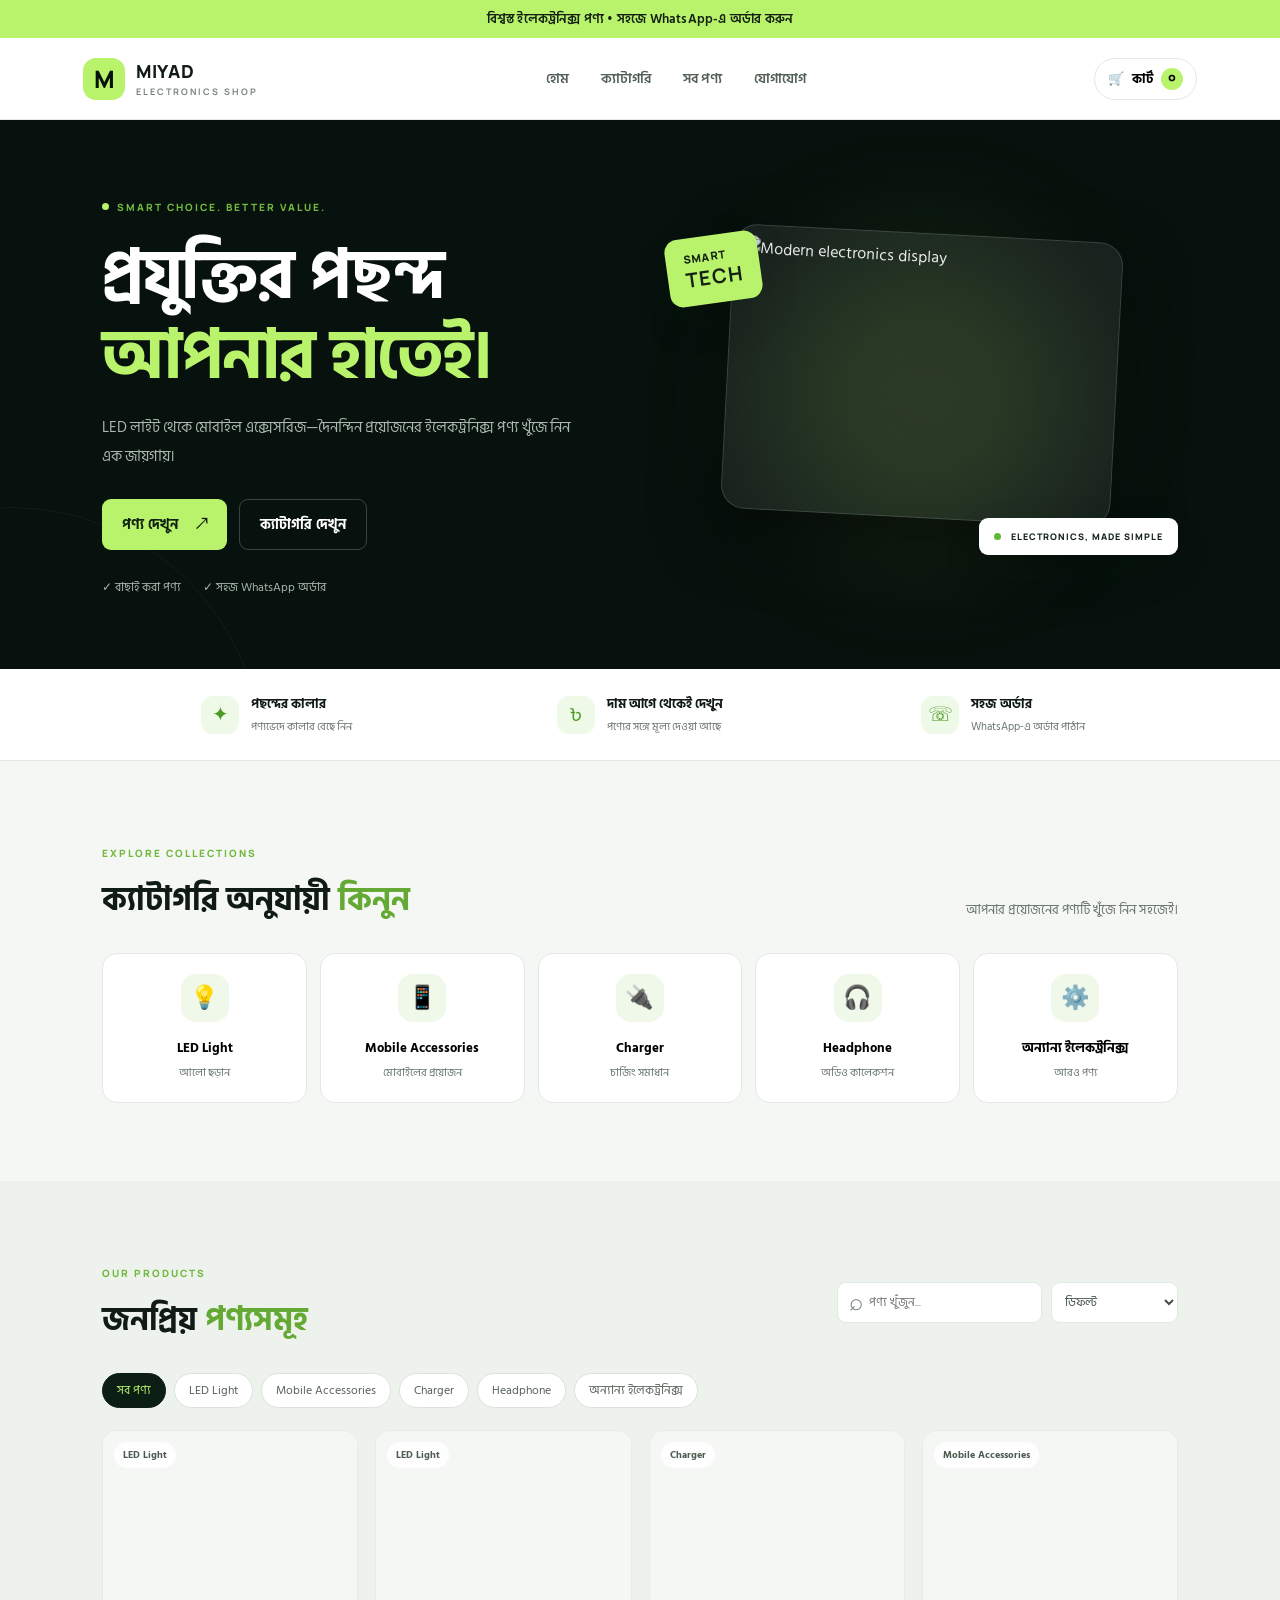
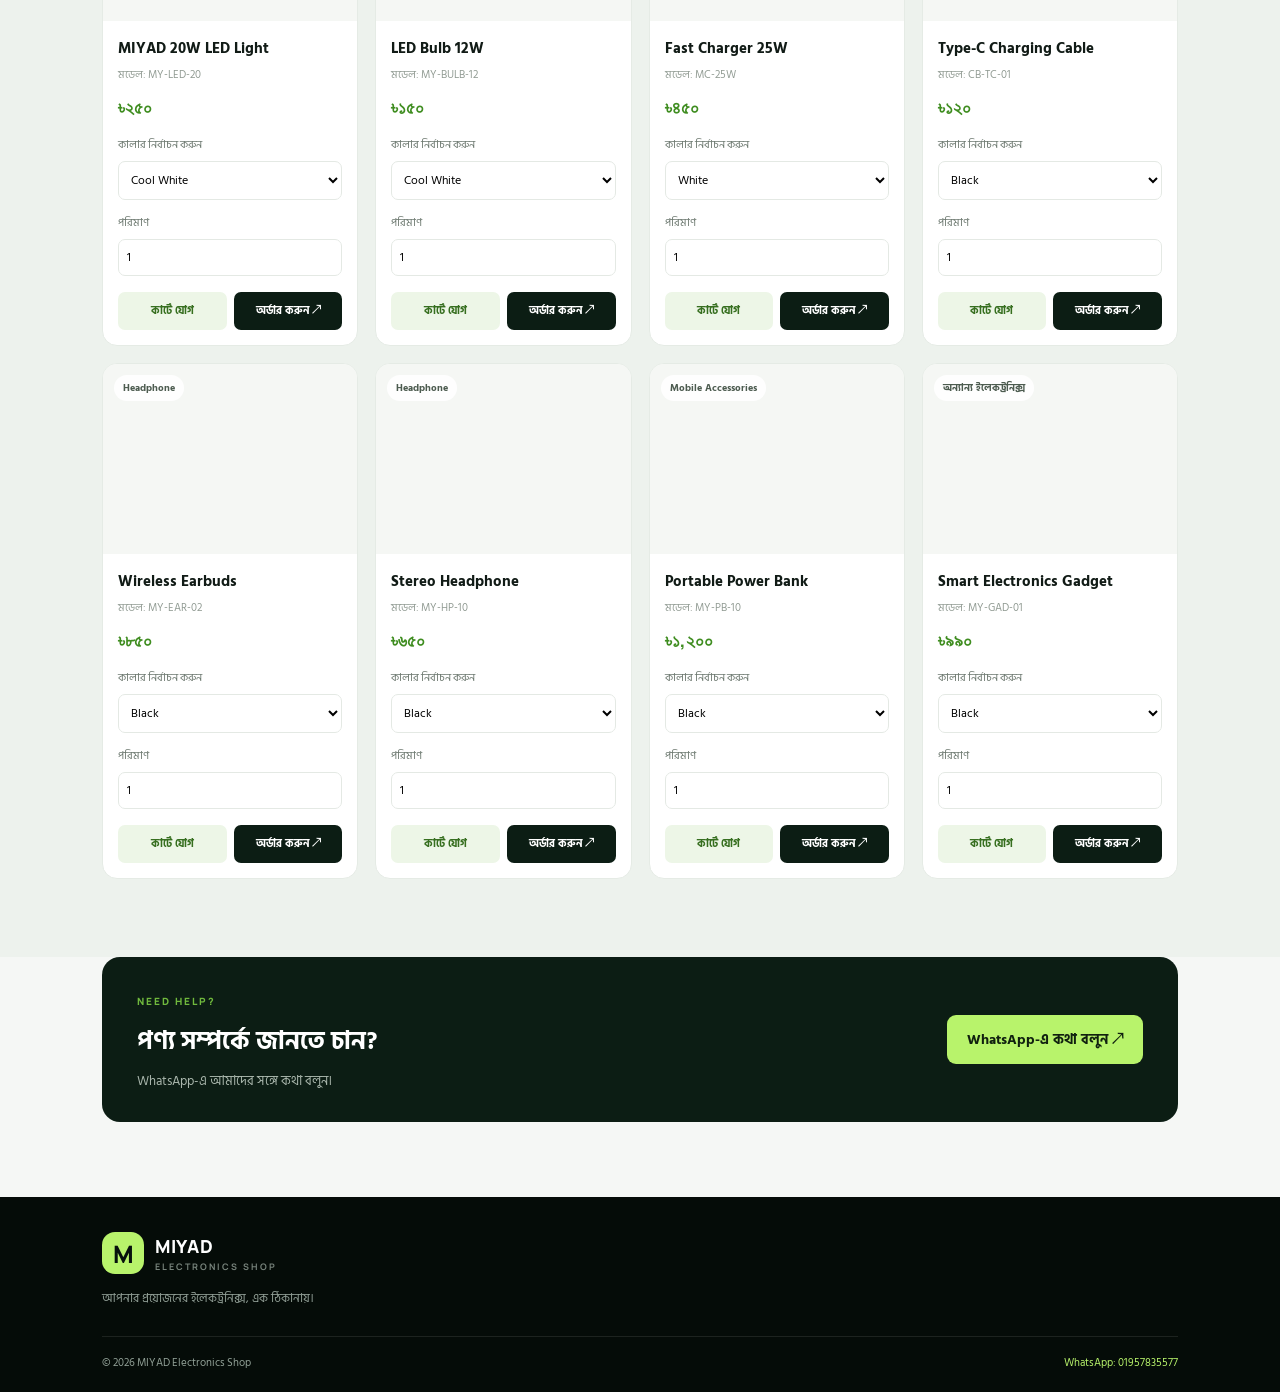
==== index.html @ ef67c96a "Add files via upload" ====
<!DOCTYPE html>
<html lang="bn">
<head>
  <meta charset="UTF-8">
  <meta name="viewport" content="width=device-width, initial-scale=1.0">
  <meta name="theme-color" content="#07110d">
  <meta name="description" content="MIYAD Electronics Shop — LED lights, mobile accessories, chargers and electronics at great prices.">
  <title>MIYAD Electronics Shop</title>
  <link rel="preconnect" href="https://fonts.googleapis.com">
  <link rel="preconnect" href="https://fonts.gstatic.com" crossorigin>
  <link href="https://fonts.googleapis.com/css2?family=Hind+Siliguri:wght@400;500;600;700&family=Manrope:wght@400;500;600;700;800&display=swap" rel="stylesheet">
  <link rel="stylesheet" href="style.css">
  <script src="products.js" defer></script>
  <script src="script.js" defer></script>
</head>
<body>
  <div class="announcement">বিশ্বস্ত ইলেকট্রনিক্স পণ্য • সহজে WhatsApp-এ অর্ডার করুন</div>
  <header class="site-header">
    <a class="brand" href="#" aria-label="MIYAD Electronics home">
      <span class="brand-mark">M</span>
      <span><strong>MIYAD</strong><small>ELECTRONICS SHOP</small></span>
    </a>
    <nav class="desktop-nav" aria-label="Main navigation">
      <a href="#home">হোম</a><a href="#categories">ক্যাটাগরি</a><a href="#products">সব পণ্য</a><a href="#contact">যোগাযোগ</a>
    </nav>
    <button class="cart-button" id="cartOpen" type="button" aria-label="কার্ট খুলুন">
      <span class="cart-icon">🛒</span><span>কার্ট</span><b id="cartCount">0</b>
    </button>
  </header>

  <main>
    <section class="hero" id="home">
      <div class="hero-copy">
        <span class="eyebrow"><i></i> SMART CHOICE. BETTER VALUE.</span>
        <h1>প্রযুক্তির পছন্দ<br> <em>আপনার হাতেই।</em></h1>
        <p>LED লাইট থেকে মোবাইল এক্সেসরিজ—দৈনন্দিন প্রয়োজনের ইলেকট্রনিক্স পণ্য খুঁজে নিন এক জায়গায়।</p>
        <div class="hero-actions">
          <a class="button button-primary" href="#products">পণ্য দেখুন <span>↗</span></a>
          <a class="button button-ghost" href="#categories">ক্যাটাগরি দেখুন</a>
        </div>
        <div class="hero-points"><span>✓ বাছাই করা পণ্য</span><span>✓ সহজ WhatsApp অর্ডার</span></div>
      </div>
      <div class="hero-art">
        <div class="hero-glow"></div>
        <div class="hero-card hero-card-back"><span>SMART</span><b>TECH</b></div>
        <div class="hero-product"><img src="https://images.unsplash.com/photo-1593359677879-a4bb92f829d1?auto=format&fit=crop&w=900&q=85" alt="Modern electronics display"></div>
        <div class="floating-tag"><span class="pulse"></span> ELECTRONICS, MADE SIMPLE</div>
        <div class="hero-orbit"></div>
      </div>
    </section>

    <section class="benefits">
      <div><span class="benefit-icon">✦</span><span><b>পছন্দের কালার</b><small>পণ্যভেদে কালার বেছে নিন</small></span></div>
      <div><span class="benefit-icon">৳</span><span><b>দাম আগে থেকেই দেখুন</b><small>পণ্যের সঙ্গে মূল্য দেওয়া আছে</small></span></div>
      <div><span class="benefit-icon">☏</span><span><b>সহজ অর্ডার</b><small>WhatsApp-এ অর্ডার পাঠান</small></span></div>
    </section>

    <section class="section category-section" id="categories">
      <div class="section-heading"><div><span class="eyebrow">EXPLORE COLLECTIONS</span><h2>ক্যাটাগরি অনুযায়ী <em>কিনুন</em></h2></div><p>আপনার প্রয়োজনের পণ্যটি খুঁজে নিন সহজেই।</p></div>
      <div class="category-grid" id="categoryGrid"></div>
    </section>

    <section class="section products-section" id="products">
      <div class="section-heading product-heading"><div><span class="eyebrow">OUR PRODUCTS</span><h2>জনপ্রিয় <em>পণ্যসমূহ</em></h2></div>
        <div class="product-tools">
          <label class="search-box"><span>⌕</span><input id="searchInput" type="search" placeholder="পণ্য খুঁজুন..." aria-label="পণ্য খুঁজুন"></label>
          <select id="sortSelect" aria-label="পণ্য সাজান"><option value="default">ডিফল্ট</option><option value="low">দাম: কম থেকে বেশি</option><option value="high">দাম: বেশি থেকে কম</option></select>
        </div>
      </div>
      <div class="filter-row" id="filterRow"></div>
      <div class="product-grid" id="productGrid" aria-live="polite"></div>
      <p class="empty-state hidden" id="emptyState">এই নামে কোনো পণ্য পাওয়া যায়নি।</p>
    </section>

    <section class="contact-banner" id="contact">
      <div><span class="eyebrow">NEED HELP?</span><h2>পণ্য সম্পর্কে জানতে চান?</h2><p>WhatsApp-এ আমাদের সঙ্গে কথা বলুন।</p></div>
      <a class="button button-primary" href="https://wa.me/8801957835577" target="_blank" rel="noopener">WhatsApp-এ কথা বলুন ↗</a>
    </section>
  </main>

  <footer class="footer">
    <a class="brand" href="#"><span class="brand-mark">M</span><span><strong>MIYAD</strong><small>ELECTRONICS SHOP</small></span></a>
    <p>আপনার প্রয়োজনের ইলেকট্রনিক্স, এক ঠিকানায়।</p>
    <div class="footer-bottom"><span>© <span id="year"></span> MIYAD Electronics Shop</span><a href="https://wa.me/8801957835577" target="_blank" rel="noopener">WhatsApp: 01957835577</a></div>
  </footer>

  <div class="drawer-backdrop" id="drawerBackdrop"></div>
  <aside class="cart-drawer" id="cartDrawer" aria-label="Shopping cart" aria-hidden="true">
    <div class="drawer-header"><div><span class="eyebrow">YOUR SELECTION</span><h2>আপনার কার্ট</h2></div><button class="icon-button" id="cartClose" aria-label="বন্ধ করুন">✕</button></div>
    <div class="cart-items" id="cartItems"><p class="cart-empty">আপনার কার্ট এখনো খালি।</p></div>
    <div class="cart-footer"><div class="cart-total"><span>সর্বমোট</span><strong id="cartTotal">৳০</strong></div><button class="button button-primary checkout-button" id="checkoutButton">WhatsApp-এ অর্ডার করুন ↗</button><small>অর্ডার পাঠানোর আগে WhatsApp-এ তথ্য যাচাই করে নিন।</small></div>
  </aside>
  <div class="toast" id="toast" role="status"></div>
</body>
</html>
---- style.css ----
:root{
  --bg:#f5f7f5;--ink:#111b16;--muted:#69756e;--dark:#07110d;--dark2:#0c1d14;
  --green:#b8f36b;--green2:#8edb48;--line:#e3e9e4;--white:#fff;
  --radius:20px;--shadow:0 16px 45px rgba(8,28,16,.09);
}
*{box-sizing:border-box}html{scroll-behavior:smooth;scroll-padding-top:90px}
body{margin:0;background:var(--bg);color:var(--ink);font-family:"Hind Siliguri",sans-serif}
a{color:inherit;text-decoration:none}button,input,select{font:inherit}
.announcement{background:var(--green);color:#142012;text-align:center;padding:8px 12px;font-size:13px;font-weight:600;letter-spacing:.2px}
.site-header{height:82px;padding:0 6.5%;display:flex;align-items:center;justify-content:space-between;background:#fff;position:sticky;top:0;z-index:5;border-bottom:1px solid var(--line)}
.brand{display:flex;align-items:center;gap:11px}.brand-mark{width:42px;height:42px;background:var(--green);display:grid;place-items:center;border-radius:13px;color:var(--dark);font:800 24px Manrope}
.brand strong{display:block;font:800 18px Manrope;letter-spacing:1px}.brand small{display:block;font:700 9px Manrope;letter-spacing:2px;color:#78847c;margin-top:2px}
.desktop-nav{display:flex;gap:32px;font-size:14px;font-weight:600;color:#536057}.desktop-nav a:hover{color:#4e9d24}
.cart-button{border:1px solid var(--line);background:#fff;border-radius:30px;padding:9px 13px;display:flex;align-items:center;gap:8px;font-size:13px;font-weight:700;cursor:pointer}.cart-button b{background:var(--green);border-radius:20px;min-width:22px;height:22px;display:grid;place-items:center}
.hero{background:var(--dark);color:#fff;min-height:510px;padding:72px 8%;display:grid;grid-template-columns:1.05fr .95fr;align-items:center;overflow:hidden;position:relative}
.hero:before{content:"";position:absolute;width:500px;height:500px;border:1px solid #ffffff0c;border-radius:50%;left:-240px;bottom:-340px}
.hero-copy{position:relative;z-index:1;max-width:570px}.eyebrow{font:800 10px Manrope;letter-spacing:2px;color:#70b93d;display:inline-flex;align-items:center;gap:8px}.eyebrow i{width:7px;height:7px;border-radius:50%;background:var(--green);display:inline-block}
.hero h1{font-size:clamp(42px,5.4vw,68px);line-height:1.17;margin:20px 0 17px;font-weight:700;letter-spacing:-1.5px}.hero h1 em,.section-heading h2 em{font-style:normal;color:var(--green)}
.hero-copy>p{color:#aab8ae;line-height:1.9;font-size:15px;max-width:470px}
.hero-actions{display:flex;gap:12px;margin-top:28px;flex-wrap:wrap}.button{display:inline-flex;justify-content:center;align-items:center;gap:18px;border:0;border-radius:9px;padding:13px 20px;font-size:14px;font-weight:700;cursor:pointer;transition:.2s}.button-primary{background:var(--green);color:#10200f}.button-primary:hover{background:#d0ff91;transform:translateY(-2px)}.button-ghost{border:1px solid #ffffff35;color:#fff;background:transparent}.button-ghost:hover{border-color:var(--green);color:var(--green)}
.hero-points{display:flex;gap:22px;margin-top:28px;color:#a9b7ad;font-size:12px;flex-wrap:wrap}
.hero-art{height:360px;position:relative;display:grid;place-items:center}.hero-glow{position:absolute;width:310px;height:310px;background:#a8ef5c20;filter:blur(60px);border-radius:50%}.hero-product{width:min(82%,390px);height:285px;position:relative;z-index:1;border:1px solid #ffffff24;border-radius:24px;padding:10px;background:#ffffff12;transform:rotate(3deg);box-shadow:0 25px 65px #0008}.hero-product img{width:100%;height:100%;object-fit:cover;border-radius:17px;opacity:.9}.hero-card{position:absolute;z-index:2;top:20px;left:0;background:var(--green);color:#142012;border-radius:13px;padding:13px 18px;transform:rotate(-8deg);box-shadow:var(--shadow);font:800 11px Manrope;letter-spacing:1px}.hero-card b{display:block;font-size:20px}.floating-tag{position:absolute;z-index:3;bottom:20px;right:0;background:#fff;color:#17231a;border-radius:9px;padding:12px 15px;font:800 9px Manrope;letter-spacing:1px;box-shadow:var(--shadow)}.pulse{display:inline-block;width:7px;height:7px;background:#60b933;border-radius:50%;margin-right:7px}
.benefits{display:grid;grid-template-columns:repeat(3,1fr);gap:15px;padding:24px 8%;background:#fff;border-bottom:1px solid var(--line)}.benefits>div{display:flex;align-items:center;justify-content:center;gap:12px}.benefit-icon{width:38px;height:38px;border-radius:12px;background:#eff9e7;color:#4c9b23;display:grid;place-items:center;font-size:20px}.benefits b,.benefits small{display:block}.benefits b{font-size:13px}.benefits small{color:var(--muted);font-size:11px;margin-top:3px}
.section{padding:78px 8%}.section-heading{display:flex;justify-content:space-between;align-items:end;gap:20px;margin-bottom:27px}.section-heading h2{font-size:32px;margin:9px 0 0}.section-heading h2 em{color:#64a934}.section-heading>p{color:var(--muted);font-size:13px;margin:0 0 5px}
.category-grid{display:grid;grid-template-columns:repeat(5,1fr);gap:13px}.category-card{border:1px solid var(--line);background:#fff;border-radius:15px;padding:20px 12px;text-align:center;cursor:pointer;transition:.2s}.category-card:hover,.category-card.active{border-color:#9bdc6b;box-shadow:0 10px 25px #376e1710;transform:translateY(-3px)}.category-symbol{width:48px;height:48px;border-radius:15px;background:#eff8e9;display:grid;place-items:center;margin:0 auto 12px;font-size:23px}.category-card b{font-size:13px}.category-card small{display:block;color:var(--muted);font-size:11px;margin-top:4px}
.products-section{background:#edf2ed}.product-heading{align-items:center}.product-tools{display:flex;gap:9px}.search-box{display:flex;align-items:center;background:#fff;border:1px solid var(--line);border-radius:9px;padding:0 11px;min-width:205px}.search-box span{font-size:24px;color:#758078}.search-box input{border:0;outline:0;padding:10px 6px;width:100%;background:transparent;font-size:12px}.product-tools select{border:1px solid var(--line);border-radius:9px;padding:9px;background:#fff;font-size:12px;color:#435047}
.filter-row{display:flex;gap:8px;flex-wrap:wrap;margin-bottom:22px}.filter-chip{border:1px solid #dbe3dc;background:#fff;color:#566158;border-radius:30px;padding:7px 14px;font-size:12px;cursor:pointer}.filter-chip.active{background:var(--dark2);border-color:var(--dark2);color:var(--green)}
.product-grid{display:grid;grid-template-columns:repeat(4,1fr);gap:17px}.product-card{background:#fff;border:1px solid #e5ebe5;border-radius:15px;overflow:hidden;transition:.22s;position:relative}.product-card:hover{transform:translateY(-5px);box-shadow:var(--shadow)}.product-image{height:190px;background:#f5f7f4;position:relative;overflow:hidden}.product-image img{width:100%;height:100%;object-fit:cover;transition:transform .4s}.product-card:hover .product-image img{transform:scale(1.05)}.product-category{position:absolute;top:11px;left:11px;background:#ffffffed;padding:5px 9px;border-radius:20px;font-size:10px;font-weight:700;color:#4d5c50}.product-info{padding:15px}.product-info h3{font-size:15px;margin:0 0 5px}.product-model{color:#929c94;font-size:11px}.product-price{font:800 18px Manrope;color:#3f8d20;margin:11px 0}.product-info label{font-size:11px;color:#6b776e}.product-info select,.product-info input{width:100%;border:1px solid #e4e9e4;border-radius:7px;padding:8px;margin:5px 0 8px;background:#fff;font-size:12px}.product-actions{display:grid;grid-template-columns:1fr 1fr;gap:7px;margin-top:8px}.product-actions button{border:0;border-radius:7px;padding:10px 5px;font-size:11px;font-weight:700;cursor:pointer}.add-button{background:#edf6e7;color:#376f20}.buy-button{background:var(--dark2);color:#fff}.empty-state{text-align:center;padding:35px;color:var(--muted)}
.contact-banner{margin:0 8% 75px;padding:30px 35px;border-radius:18px;background:var(--dark2);color:#fff;display:flex;justify-content:space-between;align-items:center;gap:20px}.contact-banner h2{font-size:25px;margin:8px 0}.contact-banner p{color:#aab7ad;font-size:13px;margin:0}
.footer{background:#050c08;color:#fff;padding:35px 8% 20px}.footer>p{font-size:12px;color:#93a198;margin:15px 0 28px}.footer-bottom{border-top:1px solid #ffffff18;padding-top:17px;display:flex;justify-content:space-between;gap:12px;color:#91a096;font-size:11px}.footer-bottom a{color:var(--green)}
.drawer-backdrop{position:fixed;inset:0;background:#0008;z-index:9;opacity:0;visibility:hidden;transition:.25s}.drawer-backdrop.open{opacity:1;visibility:visible}.cart-drawer{position:fixed;z-index:10;right:0;top:0;height:100dvh;width:min(430px,100%);background:#fff;transform:translateX(105%);transition:.3s;display:flex;flex-direction:column;padding:24px}.cart-drawer.open{transform:translateX(0)}.drawer-header{display:flex;justify-content:space-between;align-items:center;border-bottom:1px solid var(--line);padding-bottom:17px}.drawer-header h2{margin:5px 0;font-size:24px}.icon-button{border:0;background:#eff3ef;width:36px;height:36px;border-radius:50%;cursor:pointer}.cart-items{overflow:auto;flex:1;padding:12px 0}.cart-empty{color:var(--muted);text-align:center;padding:35px 0}.cart-line{display:grid;grid-template-columns:65px 1fr auto;gap:11px;padding:12px 0;border-bottom:1px solid var(--line);align-items:center}.cart-line img{width:65px;height:65px;object-fit:cover;border-radius:9px}.cart-line b{display:block;font-size:12px}.cart-line small{color:var(--muted);font-size:10px}.cart-line strong{font:700 12px Manrope}.qty-controls{display:flex;align-items:center;gap:8px;margin-top:6px}.qty-controls button{width:22px;height:22px;border:1px solid var(--line);background:#fff;border-radius:5px}.remove-line{border:0;background:transparent;color:#b34a4a;font-size:11px;margin-top:5px;cursor:pointer}.cart-footer{border-top:1px solid var(--line);padding-top:17px}.cart-total{display:flex;justify-content:space-between;margin-bottom:14px;font-size:15px}.cart-total strong{font:800 19px Manrope}.checkout-button{width:100%}.cart-footer>small{display:block;text-align:center;color:var(--muted);font-size:10px;margin-top:10px}
.toast{position:fixed;bottom:22px;left:50%;transform:translate(-50%,20px);background:#102116;color:#fff;padding:11px 18px;border-radius:30px;font-size:12px;opacity:0;pointer-events:none;transition:.25s;z-index:20}.toast.show{opacity:1;transform:translate(-50%,0)}
.hidden{display:none!important}
@media(max-width:900px){.hero{padding:55px 6%;grid-template-columns:1fr  .8fr}.product-grid{grid-template-columns:repeat(3,1fr)}.category-grid{grid-template-columns:repeat(3,1fr)}.section{padding:60px 6%}}
@media(max-width:650px){.site-header{height:70px;padding:0 4%}.desktop-nav{display:none}.hero{grid-template-columns:1fr;padding:48px 7% 25px}.hero-art{height:245px;margin-top:12px}.hero-product{height:195px;width:75%}.hero-glow{width:210px;height:210px}.hero-card{top:5px}.floating-tag{bottom:3px}.benefits{padding:18px 5%;grid-template-columns:1fr;gap:13px}.benefits>div{justify-content:flex-start}.section{padding:50px 5%}.section-heading{display:block}.section-heading>p{margin-top:10px}.section-heading h2{font-size:27px}.product-heading .product-tools{margin-top:18px;display:grid;grid-template-columns:1fr auto}.search-box{min-width:0}.category-grid{grid-template-columns:repeat(2,1fr)}.product-grid{grid-template-columns:repeat(2,minmax(0,1fr));gap:10px}.product-image{height:145px}.product-info{padding:11px}.product-info h3{font-size:13px}.product-price{font-size:16px}.product-actions{grid-template-columns:1fr}.contact-banner{margin:0 5% 50px;padding:25px;display:block}.contact-banner .button{margin-top:18px;width:100%}.footer{padding:30px 5% 18px}.footer-bottom{flex-direction:column}.hero h1{font-size:43px}}
@media(max-width:360px){.product-grid{grid-template-columns:1fr}.product-image{height:210px}}
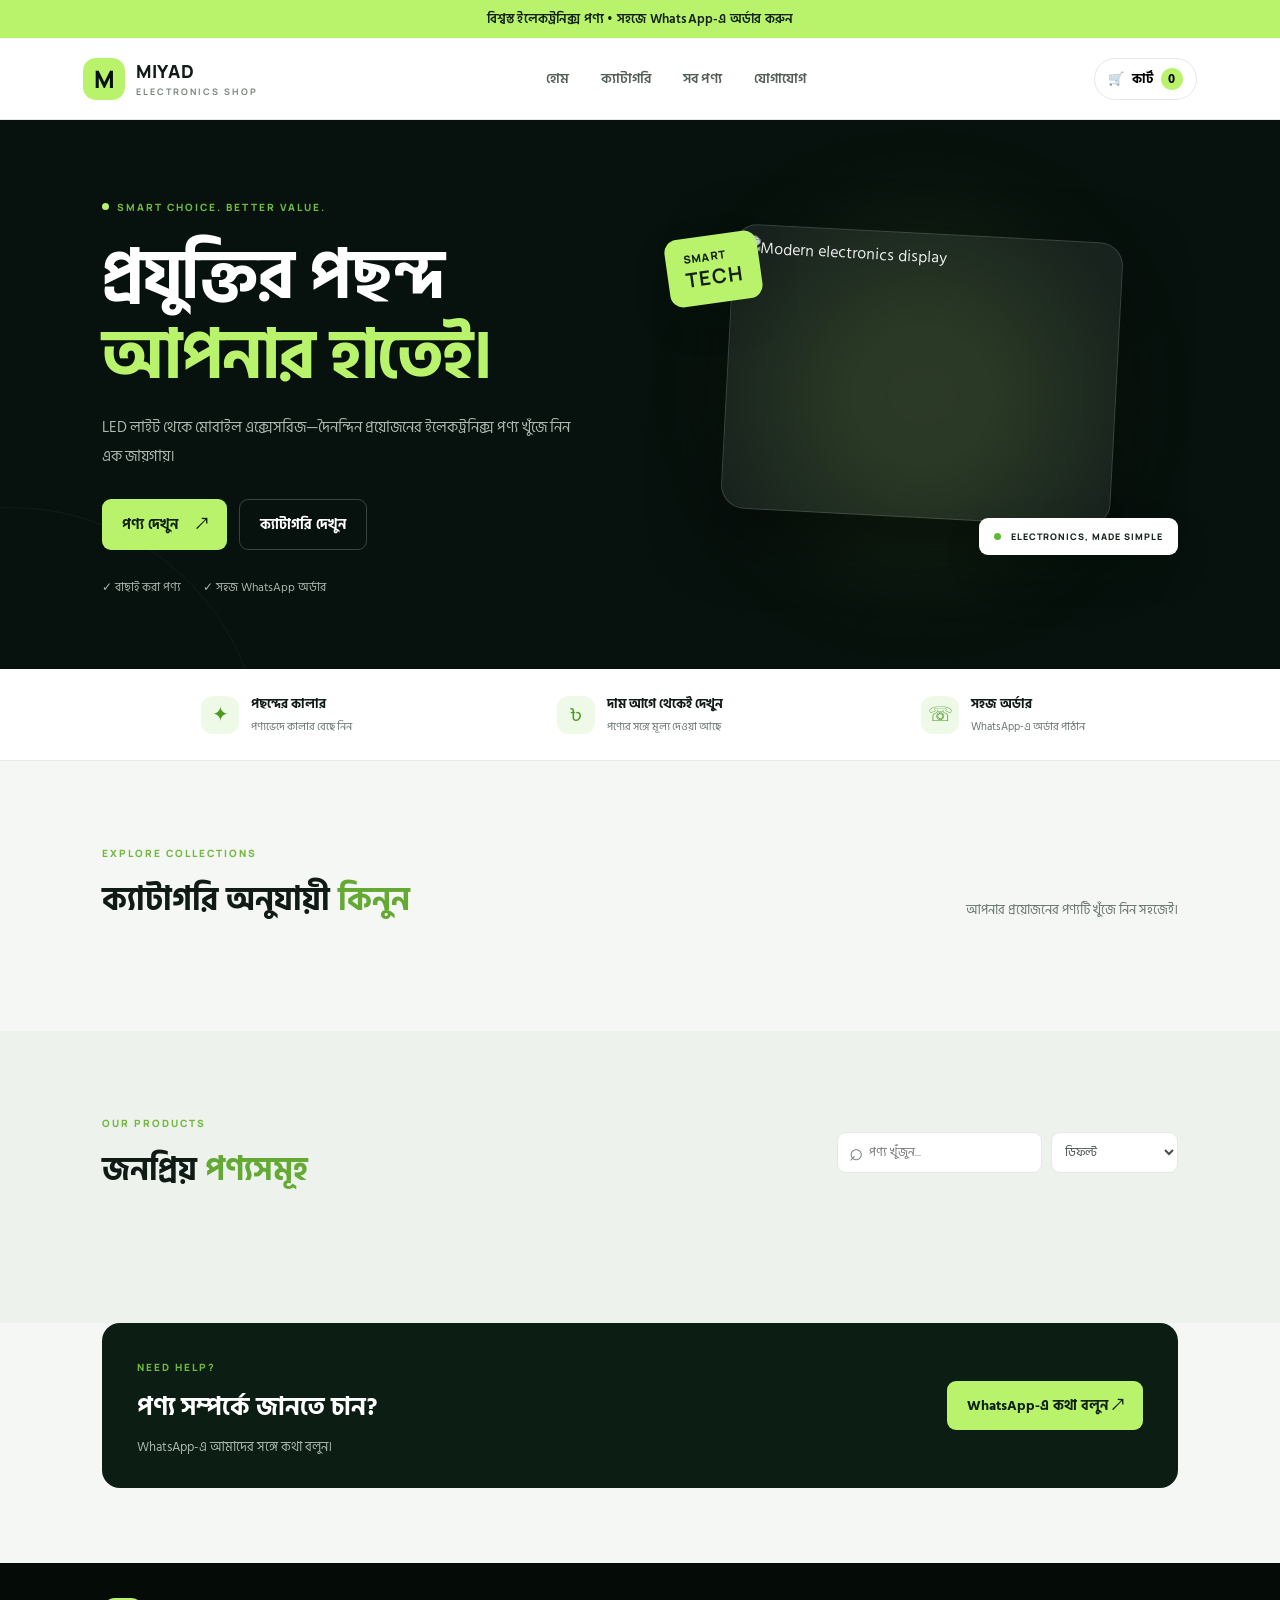
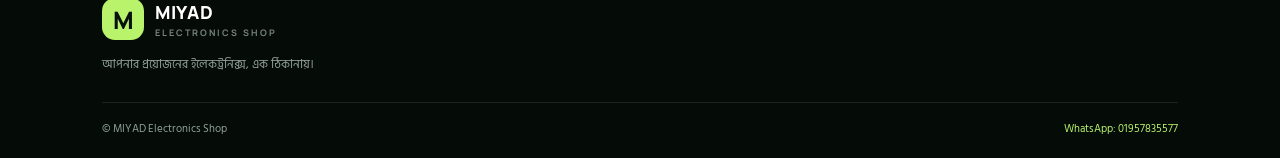
==== commit 7654a4f1: "Add files via upload" ====
--- a/index.html
+++ b/index.html
@@ -11,85 +11,28 @@
   <link href="https://fonts.googleapis.com/css2?family=Hind+Siliguri:wght@400;500;600;700&family=Manrope:wght@400;500;600;700;800&display=swap" rel="stylesheet">
   <link rel="stylesheet" href="style.css">
   <script src="products.js" defer></script>
-  <script src="script.js" defer></script>
+  <script type="module" src="script.js"></script>
 </head>
 <body>
   <div class="announcement">বিশ্বস্ত ইলেকট্রনিক্স পণ্য • সহজে WhatsApp-এ অর্ডার করুন</div>
   <header class="site-header">
-    <a class="brand" href="#" aria-label="MIYAD Electronics home">
-      <span class="brand-mark">M</span>
-      <span><strong>MIYAD</strong><small>ELECTRONICS SHOP</small></span>
-    </a>
-    <nav class="desktop-nav" aria-label="Main navigation">
-      <a href="#home">হোম</a><a href="#categories">ক্যাটাগরি</a><a href="#products">সব পণ্য</a><a href="#contact">যোগাযোগ</a>
-    </nav>
-    <button class="cart-button" id="cartOpen" type="button" aria-label="কার্ট খুলুন">
-      <span class="cart-icon">🛒</span><span>কার্ট</span><b id="cartCount">0</b>
-    </button>
+    <a class="brand" href="#" aria-label="MIYAD Electronics home"><span class="brand-mark">M</span><span><strong>MIYAD</strong><small>ELECTRONICS SHOP</small></span></a>
+    <nav class="desktop-nav" aria-label="Main navigation"><a href="#home">হোম</a><a href="#categories">ক্যাটাগরি</a><a href="#products">সব পণ্য</a><a href="#contact">যোগাযোগ</a></nav>
+    <button class="cart-button" id="cartOpen" type="button" aria-label="কার্ট খুলুন"><span class="cart-icon">🛒</span><span>কার্ট</span><b id="cartCount">0</b></button>
   </header>
-
   <main>
     <section class="hero" id="home">
-      <div class="hero-copy">
-        <span class="eyebrow"><i></i> SMART CHOICE. BETTER VALUE.</span>
-        <h1>প্রযুক্তির পছন্দ<br> <em>আপনার হাতেই।</em></h1>
-        <p>LED লাইট থেকে মোবাইল এক্সেসরিজ—দৈনন্দিন প্রয়োজনের ইলেকট্রনিক্স পণ্য খুঁজে নিন এক জায়গায়।</p>
-        <div class="hero-actions">
-          <a class="button button-primary" href="#products">পণ্য দেখুন <span>↗</span></a>
-          <a class="button button-ghost" href="#categories">ক্যাটাগরি দেখুন</a>
-        </div>
-        <div class="hero-points"><span>✓ বাছাই করা পণ্য</span><span>✓ সহজ WhatsApp অর্ডার</span></div>
-      </div>
-      <div class="hero-art">
-        <div class="hero-glow"></div>
-        <div class="hero-card hero-card-back"><span>SMART</span><b>TECH</b></div>
-        <div class="hero-product"><img src="https://images.unsplash.com/photo-1593359677879-a4bb92f829d1?auto=format&fit=crop&w=900&q=85" alt="Modern electronics display"></div>
-        <div class="floating-tag"><span class="pulse"></span> ELECTRONICS, MADE SIMPLE</div>
-        <div class="hero-orbit"></div>
-      </div>
+      <div class="hero-copy"><span class="eyebrow"><i></i> SMART CHOICE. BETTER VALUE.</span><h1>প্রযুক্তির পছন্দ<br> <em>আপনার হাতেই।</em></h1><p>LED লাইট থেকে মোবাইল এক্সেসরিজ—দৈনন্দিন প্রয়োজনের ইলেকট্রনিক্স পণ্য খুঁজে নিন এক জায়গায়।</p><div class="hero-actions"><a class="button button-primary" href="#products">পণ্য দেখুন <span>↗</span></a><a class="button button-ghost" href="#categories">ক্যাটাগরি দেখুন</a></div><div class="hero-points"><span>✓ বাছাই করা পণ্য</span><span>✓ সহজ WhatsApp অর্ডার</span></div></div>
+      <div class="hero-art"><div class="hero-glow"></div><div class="hero-card hero-card-back"><span>SMART</span><b>TECH</b></div><div class="hero-product"><img src="https://images.unsplash.com/photo-1593359677879-a4bb92f829d1?auto=format&fit=crop&w=900&q=85" alt="Modern electronics display"></div><div class="floating-tag"><span class="pulse"></span> ELECTRONICS, MADE SIMPLE</div><div class="hero-orbit"></div></div>
     </section>
-
-    <section class="benefits">
-      <div><span class="benefit-icon">✦</span><span><b>পছন্দের কালার</b><small>পণ্যভেদে কালার বেছে নিন</small></span></div>
-      <div><span class="benefit-icon">৳</span><span><b>দাম আগে থেকেই দেখুন</b><small>পণ্যের সঙ্গে মূল্য দেওয়া আছে</small></span></div>
-      <div><span class="benefit-icon">☏</span><span><b>সহজ অর্ডার</b><small>WhatsApp-এ অর্ডার পাঠান</small></span></div>
-    </section>
-
-    <section class="section category-section" id="categories">
-      <div class="section-heading"><div><span class="eyebrow">EXPLORE COLLECTIONS</span><h2>ক্যাটাগরি অনুযায়ী <em>কিনুন</em></h2></div><p>আপনার প্রয়োজনের পণ্যটি খুঁজে নিন সহজেই।</p></div>
-      <div class="category-grid" id="categoryGrid"></div>
-    </section>
-
-    <section class="section products-section" id="products">
-      <div class="section-heading product-heading"><div><span class="eyebrow">OUR PRODUCTS</span><h2>জনপ্রিয় <em>পণ্যসমূহ</em></h2></div>
-        <div class="product-tools">
-          <label class="search-box"><span>⌕</span><input id="searchInput" type="search" placeholder="পণ্য খুঁজুন..." aria-label="পণ্য খুঁজুন"></label>
-          <select id="sortSelect" aria-label="পণ্য সাজান"><option value="default">ডিফল্ট</option><option value="low">দাম: কম থেকে বেশি</option><option value="high">দাম: বেশি থেকে কম</option></select>
-        </div>
-      </div>
-      <div class="filter-row" id="filterRow"></div>
-      <div class="product-grid" id="productGrid" aria-live="polite"></div>
-      <p class="empty-state hidden" id="emptyState">এই নামে কোনো পণ্য পাওয়া যায়নি।</p>
-    </section>
-
-    <section class="contact-banner" id="contact">
-      <div><span class="eyebrow">NEED HELP?</span><h2>পণ্য সম্পর্কে জানতে চান?</h2><p>WhatsApp-এ আমাদের সঙ্গে কথা বলুন।</p></div>
-      <a class="button button-primary" href="https://wa.me/8801957835577" target="_blank" rel="noopener">WhatsApp-এ কথা বলুন ↗</a>
-    </section>
+    <section class="benefits"><div><span class="benefit-icon">✦</span><span><b>পছন্দের কালার</b><small>পণ্যভেদে কালার বেছে নিন</small></span></div><div><span class="benefit-icon">৳</span><span><b>দাম আগে থেকেই দেখুন</b><small>পণ্যের সঙ্গে মূল্য দেওয়া আছে</small></span></div><div><span class="benefit-icon">☏</span><span><b>সহজ অর্ডার</b><small>WhatsApp-এ অর্ডার পাঠান</small></span></div></section>
+    <section class="section category-section" id="categories"><div class="section-heading"><div><span class="eyebrow">EXPLORE COLLECTIONS</span><h2>ক্যাটাগরি অনুযায়ী <em>কিনুন</em></h2></div><p>আপনার প্রয়োজনের পণ্যটি খুঁজে নিন সহজেই।</p></div><div class="category-grid" id="categoryGrid"></div></section>
+    <section class="section products-section" id="products"><div class="section-heading product-heading"><div><span class="eyebrow">OUR PRODUCTS</span><h2>জনপ্রিয় <em>পণ্যসমূহ</em></h2></div><div class="product-tools"><label class="search-box"><span>⌕</span><input id="searchInput" type="search" placeholder="পণ্য খুঁজুন..." aria-label="পণ্য খুঁজুন"></label><select id="sortSelect" aria-label="পণ্য সাজান"><option value="default">ডিফল্ট</option><option value="low">দাম: কম থেকে বেশি</option><option value="high">দাম: বেশি থেকে কম</option></select></div></div><div class="filter-row" id="filterRow"></div><div class="product-grid" id="productGrid" aria-live="polite"></div><p class="empty-state hidden" id="emptyState">এই নামে কোনো পণ্য পাওয়া যায়নি।</p></section>
+    <section class="contact-banner" id="contact"><div><span class="eyebrow">NEED HELP?</span><h2>পণ্য সম্পর্কে জানতে চান?</h2><p>WhatsApp-এ আমাদের সঙ্গে কথা বলুন।</p></div><a class="button button-primary" href="https://wa.me/8801957835577" target="_blank" rel="noopener">WhatsApp-এ কথা বলুন ↗</a></section>
   </main>
-
-  <footer class="footer">
-    <a class="brand" href="#"><span class="brand-mark">M</span><span><strong>MIYAD</strong><small>ELECTRONICS SHOP</small></span></a>
-    <p>আপনার প্রয়োজনের ইলেকট্রনিক্স, এক ঠিকানায়।</p>
-    <div class="footer-bottom"><span>© <span id="year"></span> MIYAD Electronics Shop</span><a href="https://wa.me/8801957835577" target="_blank" rel="noopener">WhatsApp: 01957835577</a></div>
-  </footer>
-
+  <footer class="footer"><a class="brand" href="#"><span class="brand-mark">M</span><span><strong>MIYAD</strong><small>ELECTRONICS SHOP</small></span></a><p>আপনার প্রয়োজনের ইলেকট্রনিক্স, এক ঠিকানায়।</p><div class="footer-bottom"><span>© <span id="year"></span> MIYAD Electronics Shop</span><a href="https://wa.me/8801957835577" target="_blank" rel="noopener">WhatsApp: 01957835577</a></div></footer>
   <div class="drawer-backdrop" id="drawerBackdrop"></div>
-  <aside class="cart-drawer" id="cartDrawer" aria-label="Shopping cart" aria-hidden="true">
-    <div class="drawer-header"><div><span class="eyebrow">YOUR SELECTION</span><h2>আপনার কার্ট</h2></div><button class="icon-button" id="cartClose" aria-label="বন্ধ করুন">✕</button></div>
-    <div class="cart-items" id="cartItems"><p class="cart-empty">আপনার কার্ট এখনো খালি।</p></div>
-    <div class="cart-footer"><div class="cart-total"><span>সর্বমোট</span><strong id="cartTotal">৳০</strong></div><button class="button button-primary checkout-button" id="checkoutButton">WhatsApp-এ অর্ডার করুন ↗</button><small>অর্ডার পাঠানোর আগে WhatsApp-এ তথ্য যাচাই করে নিন।</small></div>
-  </aside>
+  <aside class="cart-drawer" id="cartDrawer" aria-label="Shopping cart" aria-hidden="true"><div class="drawer-header"><div><span class="eyebrow">YOUR SELECTION</span><h2>আপনার কার্ট</h2></div><button class="icon-button" id="cartClose" aria-label="বন্ধ করুন">✕</button></div><div class="cart-items" id="cartItems"><p class="cart-empty">আপনার কার্ট এখনো খালি।</p></div><div class="cart-footer"><div class="cart-total"><span>সর্বমোট</span><strong id="cartTotal">৳০</strong></div><button class="button button-primary checkout-button" id="checkoutButton">WhatsApp-এ অর্ডার করুন ↗</button><small>অর্ডার পাঠানোর আগে WhatsApp-এ তথ্য যাচাই করে নিন।</small></div></aside>
   <div class="toast" id="toast" role="status"></div>
 </body>
 </html>
